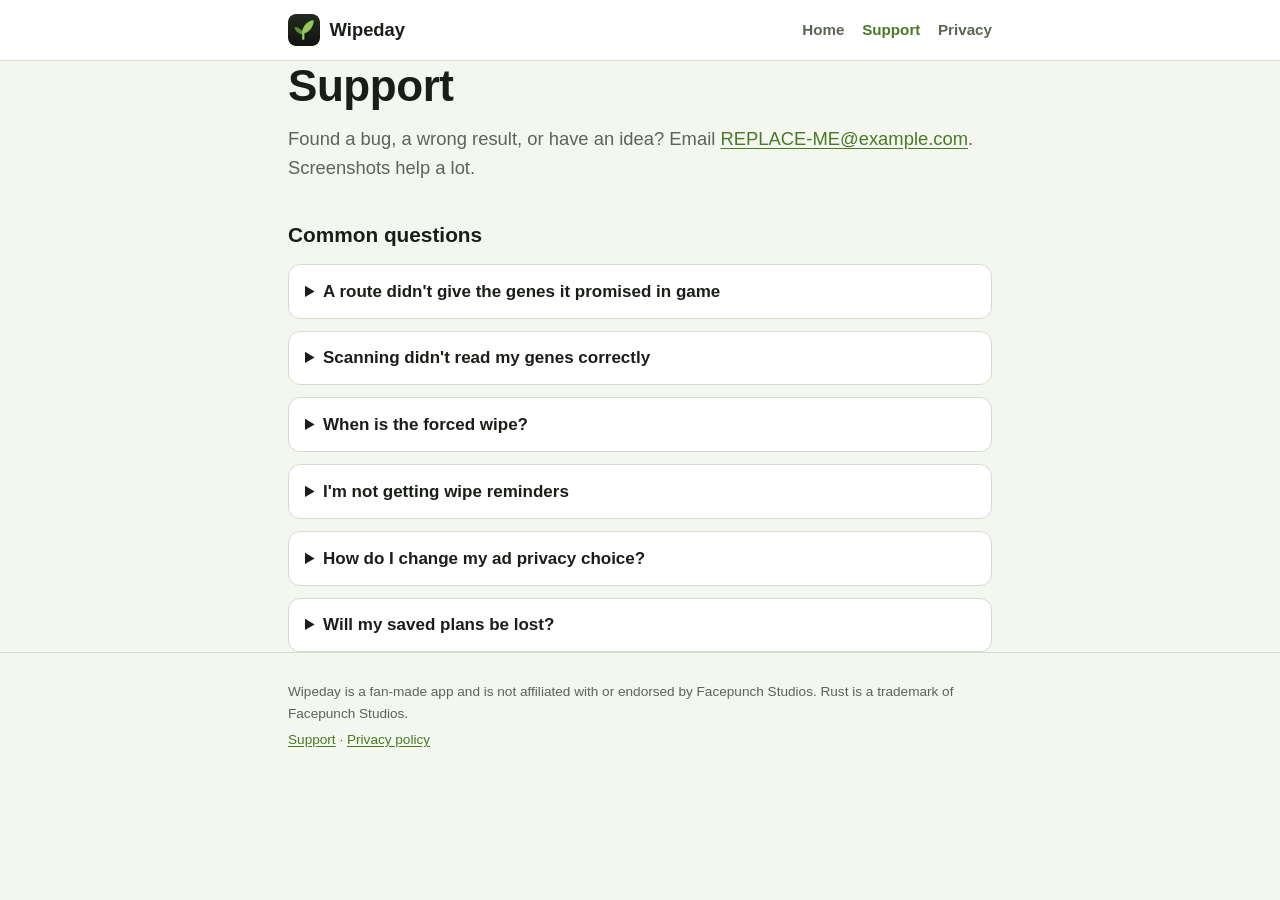
==== support.html @ 751e29ee "Add files via upload" ====
<!doctype html>
<html lang="en">
  <head>
    <meta charset="utf-8" />
    <meta name="viewport" content="width=device-width, initial-scale=1" />
    <title>Support – Wipeday</title>
    <meta name="description" content="Help and contact for Wipeday." />
    <link rel="icon" href="icon.png" />
    <link rel="apple-touch-icon" href="icon.png" />
    <link rel="stylesheet" href="style.css" />
  </head>
  <body>
    <header class="site">
      <div class="wrap">
        <a class="brand" href="./">
          <img src="icon.png" alt="" width="32" height="32" />
          Wipeday
        </a>
        <nav>
          <a href="./">Home</a>
          <a href="support.html" aria-current="page">Support</a>
          <a href="privacy.html">Privacy</a>
        </nav>
      </div>
    </header>

    <main class="wrap">
      <h1>Support</h1>
      <p class="lead">
        Found a bug, a wrong result, or have an idea? Email
        <a href="mailto:REPLACE-ME@example.com">REPLACE-ME@example.com</a>. Screenshots help a lot.
      </p>

      <h2>Common questions</h2>

      <details>
        <summary>A route didn't give the genes it promised in game</summary>
        <p>
          Make sure the new plant is in the centre of a large planter and the parents go in about 15 minutes later, around
          its Sapling stage. Keep other plants of the same type out of range. If it still doesn't match, Facepunch may have
          changed the rules: please email us the clones and target you used.
        </p>
      </details>

      <details>
        <summary>Scanning didn't read my genes correctly</summary>
        <p>
          Take the picture straight on, with the gene letters sharp and not cut off. You can always fix or add genes by
          typing them, for example <code>GYGHWX x3</code>.
        </p>
      </details>

      <details>
        <summary>When is the forced wipe?</summary>
        <p>
          Facepunch wipes every server on the first Thursday of each month at 19:00 UK time. The Wipes tab shows it in your
          own time zone, and you can turn on reminders there.
        </p>
      </details>

      <details>
        <summary>I'm not getting wipe reminders</summary>
        <p>
          Check that notifications for Wipeday are allowed in your phone's settings, and that at least one reminder is
          turned on in the Wipes tab. Opening the app now and then keeps the next few months scheduled.
        </p>
      </details>

      <details>
        <summary>How do I change my ad privacy choice?</summary>
        <p>
          Where your local law requires it, the app shows a <strong>Privacy &amp; ad choices</strong> button in Settings.
          See the <a href="privacy.html">privacy policy</a> for details.
        </p>
      </details>

      <details>
        <summary>Will my saved plans be lost?</summary>
        <p>
          Your data is stored only on your phone, so it stays when you update the app but is removed if you delete the
          app.
        </p>
      </details>
    </main>

    <footer class="site">
      <div class="wrap">
        <p>Wipeday is a fan-made app and is not affiliated with or endorsed by Facepunch Studios. Rust is a trademark of Facepunch Studios.</p>
        <p><a href="support.html">Support</a> · <a href="privacy.html">Privacy policy</a></p>
      </div>
    </footer>
  </body>
</html>
---- style.css ----
:root {
  --bg: #f4f6f0;
  --surface: #ffffff;
  --sunk: #e8ece2;
  --ink: #1a1e18;
  --muted: #5b6455;
  --line: #d6dccd;
  --accent: #4a7a26;
  --accent-soft: #dfe9d3;
  --max: 46rem;
}

@media (prefers-color-scheme: dark) {
  :root {
    --bg: #121511;
    --surface: #1a1e18;
    --sunk: #22281f;
    --ink: #e9eee3;
    --muted: #9aa592;
    --line: #2c3328;
    --accent: #93c95a;
    --accent-soft: #25331b;
  }
}

* {
  box-sizing: border-box;
}

html {
  -webkit-text-size-adjust: 100%;
}

body {
  margin: 0;
  background: var(--bg);
  color: var(--ink);
  font: 17px/1.6 -apple-system, BlinkMacSystemFont, 'Segoe UI', Roboto, 'Helvetica Neue', Arial, sans-serif;
}

a {
  color: var(--accent);
  text-underline-offset: 0.15em;
}

.wrap {
  max-width: var(--max);
  margin: 0 auto;
  padding: 0 1rem;
}

header.site {
  border-bottom: 1px solid var(--line);
  background: var(--surface);
}

header.site .wrap {
  display: flex;
  align-items: center;
  justify-content: space-between;
  gap: 1rem;
  min-height: 3.75rem;
  flex-wrap: wrap;
}

.brand {
  display: flex;
  align-items: center;
  gap: 0.6rem;
  color: var(--ink);
  font-weight: 800;
  font-size: 1.15rem;
  text-decoration: none;
}

.brand img {
  width: 2rem;
  height: 2rem;
  flex: none;
  border-radius: 8px;
}

nav {
  display: flex;
  gap: 1.1rem;
  font-size: 0.95rem;
}

nav a {
  color: var(--muted);
  text-decoration: none;
  font-weight: 600;
}

nav a[aria-current='page'],
nav a:hover {
  color: var(--accent);
}

main {
  padding: 2.5rem 0 3rem;
}

h1 {
  font-size: clamp(2rem, 6vw, 2.75rem);
  line-height: 1.15;
  margin: 0 0 0.75rem;
  letter-spacing: -0.01em;
}

h2 {
  font-size: 1.3rem;
  margin: 2.25rem 0 0.5rem;
}

h3 {
  font-size: 1.05rem;
  margin: 1.5rem 0 0.25rem;
}

.lead {
  font-size: 1.15rem;
  color: var(--muted);
  margin: 0 0 1.75rem;
}

.badge {
  display: inline-block;
  background: var(--accent-soft);
  color: var(--accent);
  font-weight: 700;
  font-size: 0.85rem;
  padding: 0.3rem 0.75rem;
  border-radius: 99px;
}

.features {
  display: grid;
  grid-template-columns: repeat(auto-fit, minmax(13rem, 1fr));
  gap: 1rem;
  margin-top: 2rem;
}

.card {
  background: var(--surface);
  border: 1px solid var(--line);
  border-radius: 14px;
  padding: 1.1rem 1.2rem;
}

.card h3 {
  margin: 0 0 0.35rem;
}

.card p {
  margin: 0;
  color: var(--muted);
  font-size: 0.95rem;
}

.updated {
  color: var(--muted);
  font-size: 0.9rem;
}

ul {
  padding-left: 1.25rem;
}

li + li {
  margin-top: 0.35rem;
}

details {
  background: var(--surface);
  border: 1px solid var(--line);
  border-radius: 12px;
  padding: 0.8rem 1rem;
  margin-top: 0.75rem;
}

summary {
  font-weight: 700;
  cursor: pointer;
}

details p {
  margin: 0.6rem 0 0;
  color: var(--muted);
}

footer.site {
  border-top: 1px solid var(--line);
  padding: 1.5rem 0 2rem;
  color: var(--muted);
  font-size: 0.85rem;
}

footer.site p {
  margin: 0.25rem 0;
}
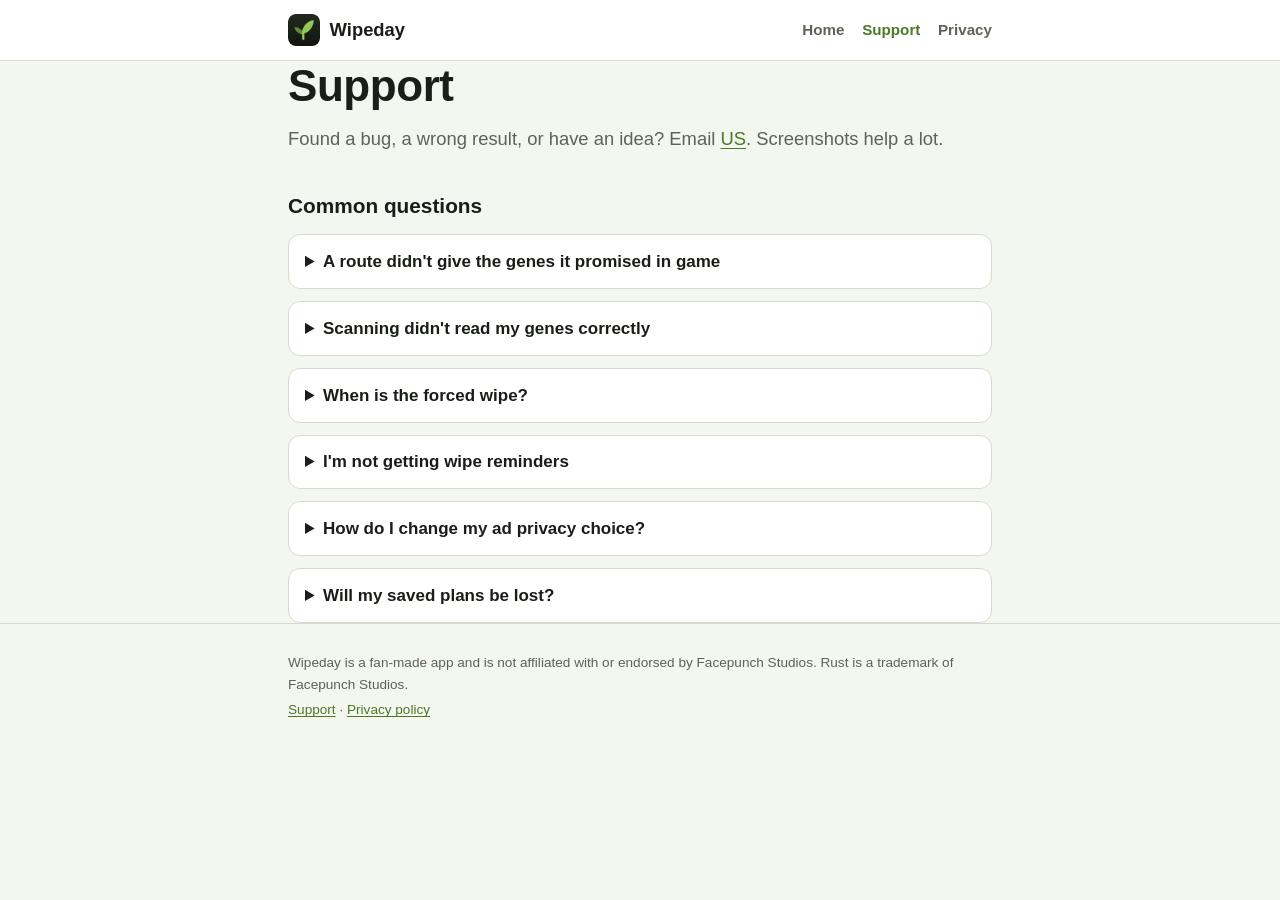
==== commit 38f88563: "Update support email address in support.html" ====
--- a/support.html
+++ b/support.html
@@ -28,7 +28,7 @@
       <h1>Support</h1>
       <p class="lead">
         Found a bug, a wrong result, or have an idea? Email
-        <a href="mailto:REPLACE-ME@example.com">REPLACE-ME@example.com</a>. Screenshots help a lot.
+        <a href="mailto:wipeday.support@gmail.com"> US</a>. Screenshots help a lot.
       </p>
 
       <h2>Common questions</h2>
